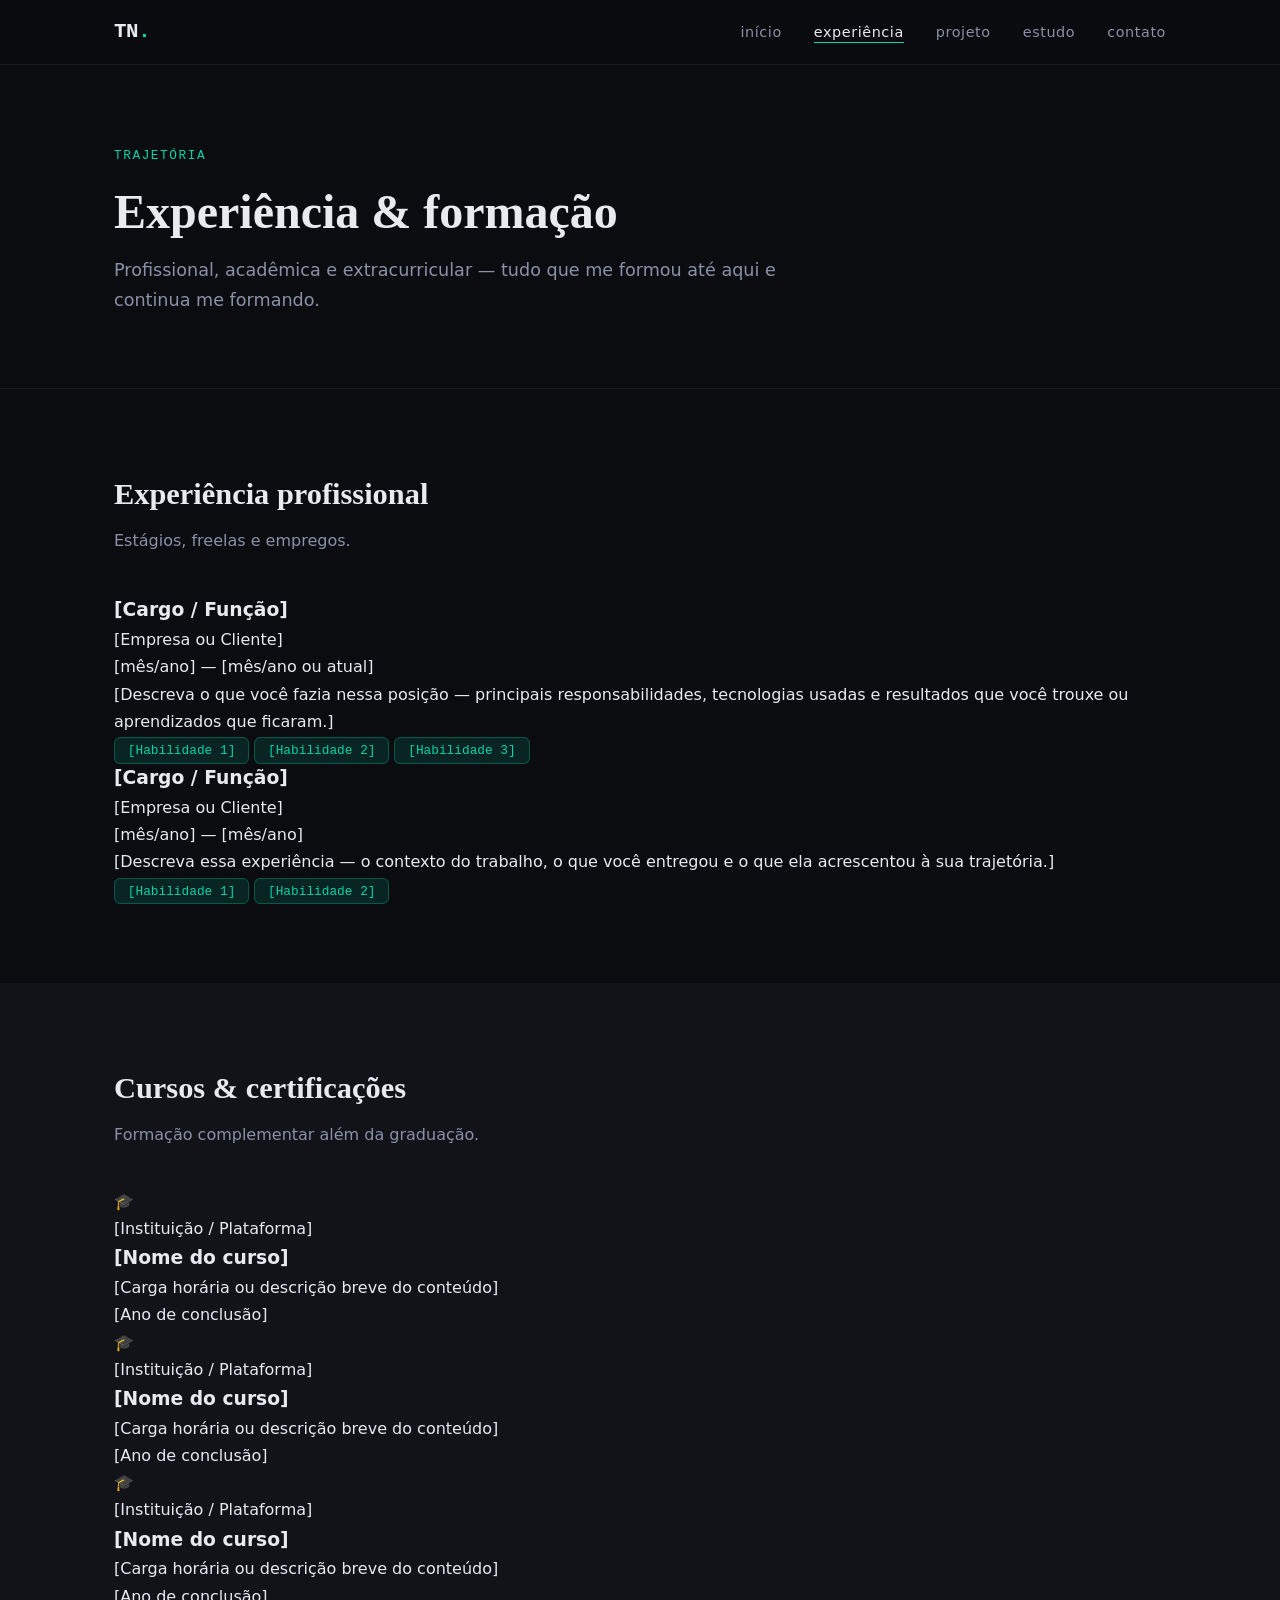
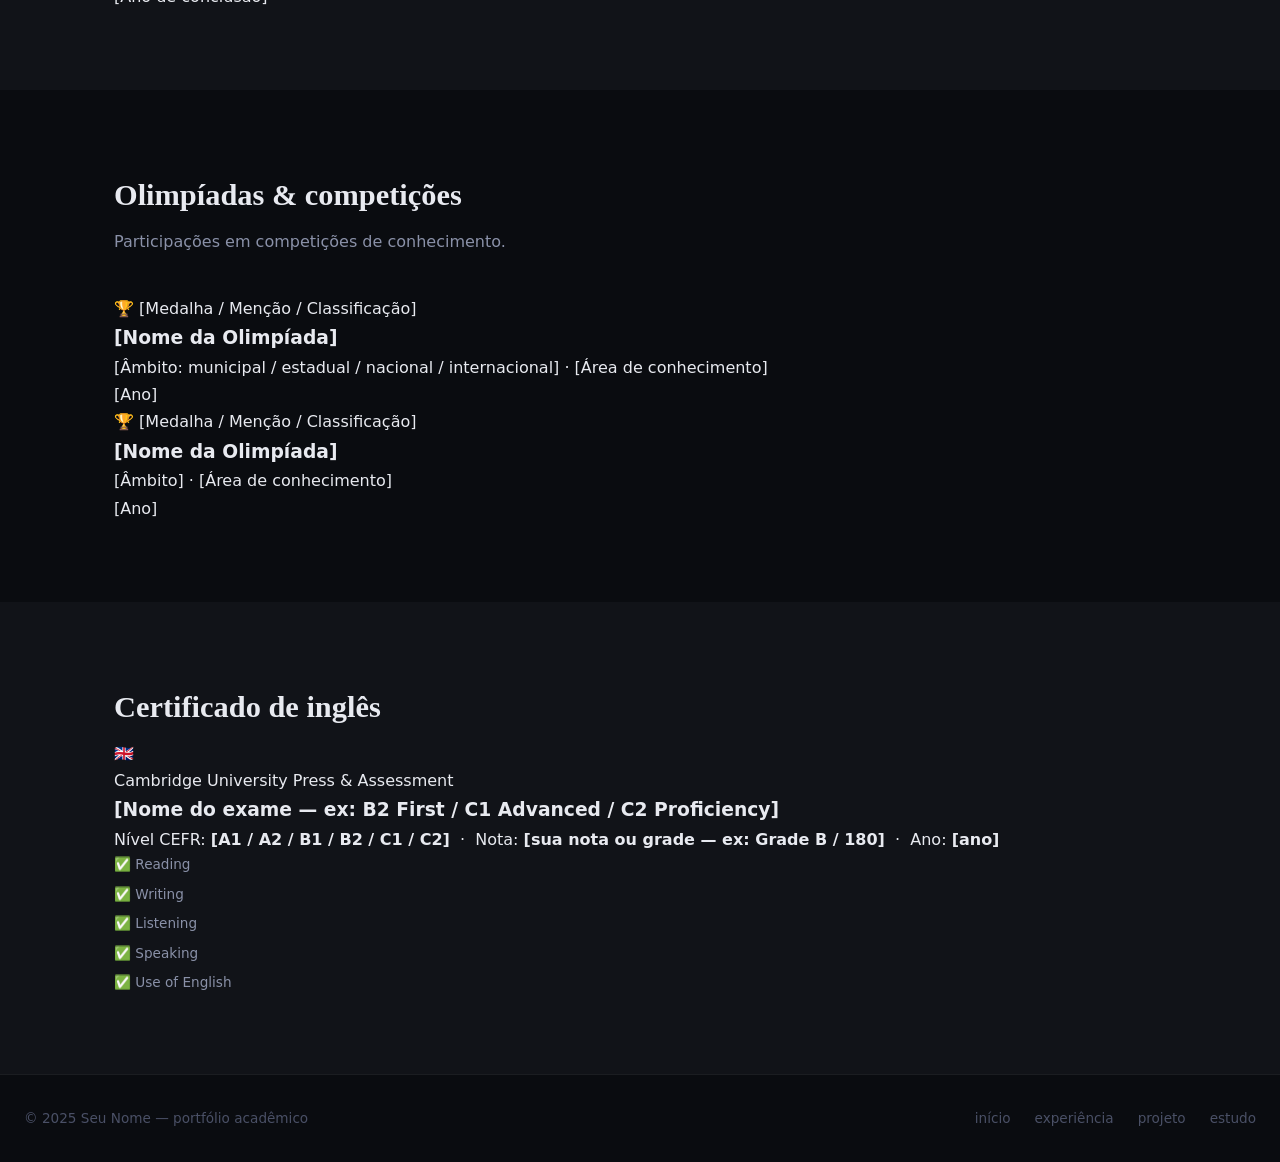
==== experiencia.html @ 2bc2b7d6 "Experiência" ====
<!DOCTYPE html>
<html lang="pt-BR">
<head>
  <meta charset="UTF-8" />
  <meta name="viewport" content="width=device-width, initial-scale=1.0" />
  <title>Experiência — Portfólio</title>
  <link rel="stylesheet" href="style.css" />
</head>
<body>

  <header class="site-header">
    <nav class="nav-container">
      <a href="index.html" class="nav-logo">TN<span class="accent">.</span></a>
      <ul class="nav-links">
        <li><a href="index.html" class="nav-link">início</a></li>
        <li><a href="experiencia.html" class="nav-link active">experiência</a></li>
        <li><a href="projeto.html" class="nav-link">projeto</a></li>
        <li><a href="links.html" class="nav-link">estudo</a></li>
        <li><a href="index.html#contato" class="nav-link">contato</a></li>
      </ul>
      <button class="menu-toggle" id="menuToggle" aria-label="Abrir menu">&#9776;</button>
    </nav>
  </header>

  <main>

    <section class="page-hero">
      <div class="section-inner">
        <p class="hero-eyebrow">Trajetória</p>
        <h1 class="page-title">Experiência &amp; formação</h1>
        <p class="page-lead">
          Profissional, acadêmica e extracurricular — tudo que me formou
          até aqui e continua me formando.
        </p>
      </div>
    </section>

    <!-- EXPERIÊNCIA PROFISSIONAL -->
    <section class="section">
      <div class="section-inner">
        <h2 class="section-title">Experiência profissional</h2>
        <p class="section-sub">Estágios, freelas e empregos.</p>

        <div class="timeline">

          <article class="timeline-item">
            <div class="timeline-marker"></div>
            <div class="timeline-body">
              <div class="timeline-header">
                <div>
                  <h3 class="timeline-role">[Cargo / Função]</h3>
                  <span class="timeline-org">[Empresa ou Cliente]</span>
                </div>
                <span class="timeline-period">[mês/ano] — [mês/ano ou atual]</span>
              </div>
              <p class="timeline-desc">
                [Descreva o que você fazia nessa posição — principais responsabilidades,
                tecnologias usadas e resultados que você trouxe ou aprendizados que ficaram.]
              </p>
              <div class="timeline-tags">
                <span class="tag">[Habilidade 1]</span>
                <span class="tag">[Habilidade 2]</span>
                <span class="tag">[Habilidade 3]</span>
              </div>
            </div>
          </article>

          <article class="timeline-item">
            <div class="timeline-marker"></div>
            <div class="timeline-body">
              <div class="timeline-header">
                <div>
                  <h3 class="timeline-role">[Cargo / Função]</h3>
                  <span class="timeline-org">[Empresa ou Cliente]</span>
                </div>
                <span class="timeline-period">[mês/ano] — [mês/ano]</span>
              </div>
              <p class="timeline-desc">
                [Descreva essa experiência — o contexto do trabalho, o que você entregou
                e o que ela acrescentou à sua trajetória.]
              </p>
              <div class="timeline-tags">
                <span class="tag">[Habilidade 1]</span>
                <span class="tag">[Habilidade 2]</span>
              </div>
            </div>
          </article>

        </div>
      </div>
    </section>

    <!-- CURSOS & CERTIFICAÇÕES -->
    <section class="section section-alt">
      <div class="section-inner">
        <h2 class="section-title">Cursos &amp; certificações</h2>
        <p class="section-sub">Formação complementar além da graduação.</p>

        <div class="cards-grid">

          <article class="cert-card">
            <div class="cert-icon">&#127891;</div>
            <div class="cert-body">
              <span class="cert-issuer">[Instituição / Plataforma]</span>
              <h3 class="cert-name">[Nome do curso]</h3>
              <p class="cert-detail">[Carga horária ou descrição breve do conteúdo]</p>
              <span class="cert-year">[Ano de conclusão]</span>
            </div>
          </article>

          <article class="cert-card">
            <div class="cert-icon">&#127891;</div>
            <div class="cert-body">
              <span class="cert-issuer">[Instituição / Plataforma]</span>
              <h3 class="cert-name">[Nome do curso]</h3>
              <p class="cert-detail">[Carga horária ou descrição breve do conteúdo]</p>
              <span class="cert-year">[Ano de conclusão]</span>
            </div>
          </article>

          <article class="cert-card">
            <div class="cert-icon">&#127891;</div>
            <div class="cert-body">
              <span class="cert-issuer">[Instituição / Plataforma]</span>
              <h3 class="cert-name">[Nome do curso]</h3>
              <p class="cert-detail">[Carga horária ou descrição breve do conteúdo]</p>
              <span class="cert-year">[Ano de conclusão]</span>
            </div>
          </article>

        </div>
      </div>
    </section>

    <!-- OLIMPÍADAS & COMPETIÇÕES -->
    <section class="section">
      <div class="section-inner">
        <h2 class="section-title">Olimpíadas &amp; competições</h2>
        <p class="section-sub">Participações em competições de conhecimento.</p>

        <div class="cards-grid">

          <article class="award-card">
            <div class="award-badge">
              <span class="award-medal">&#127942;</span>
              <span class="award-result">[Medalha / Menção / Classificação]</span>
            </div>
            <div class="award-body">
              <h3 class="award-name">[Nome da Olimpíada]</h3>
              <p class="award-detail">[Âmbito: municipal / estadual / nacional / internacional] · [Área de conhecimento]</p>
              <span class="award-year">[Ano]</span>
            </div>
          </article>

          <article class="award-card">
            <div class="award-badge">
              <span class="award-medal">&#127942;</span>
              <span class="award-result">[Medalha / Menção / Classificação]</span>
            </div>
            <div class="award-body">
              <h3 class="award-name">[Nome da Olimpíada]</h3>
              <p class="award-detail">[Âmbito] · [Área de conhecimento]</p>
              <span class="award-year">[Ano]</span>
            </div>
          </article>

        </div>
      </div>
    </section>

    <!-- CAMBRIDGE -->
    <section class="section section-alt">
      <div class="section-inner">
        <h2 class="section-title">Certificado de inglês</h2>

        <div class="cambridge-card">
          <div class="cambridge-left">
            <div class="cambridge-logo">&#127468;&#127463;</div>
            <div>
              <span class="cert-issuer">Cambridge University Press &amp; Assessment</span>
              <h3 class="cambridge-cert">[Nome do exame — ex: B2 First / C1 Advanced / C2 Proficiency]</h3>
              <p class="cambridge-detail">
                Nível CEFR: <strong>[A1 / A2 / B1 / B2 / C1 / C2]</strong> &nbsp;·&nbsp;
                Nota: <strong>[sua nota ou grade — ex: Grade B / 180]</strong> &nbsp;·&nbsp;
                Ano: <strong>[ano]</strong>
              </p>
            </div>
          </div>
          <div class="cambridge-right">
            <ul class="checklist">
              <li>&#9989; Reading</li>
              <li>&#9989; Writing</li>
              <li>&#9989; Listening</li>
              <li>&#9989; Speaking</li>
              <li>&#9989; Use of English</li>
            </ul>
          </div>
        </div>

      </div>
    </section>

  </main>

  <footer class="site-footer">
    <p>&copy; 2025 Seu Nome &mdash; portfólio acadêmico</p>
    <nav aria-label="Rodapé">
      <a href="index.html">início</a>
      <a href="experiencia.html">experiência</a>
      <a href="projeto.html">projeto</a>
      <a href="links.html">estudo</a>
    </nav>
  </footer>

  <script src="main.js"></script>
</body>
</html>
---- style.css ----
:root {
  --bg-base: #0a0c10;
  --bg-surface: #111318;
  --bg-card: #161b24;
  --bg-card-hover: #1d2330;
  --accent: #00d4a8;
  --accent-dim: rgba(0, 212, 168, 0.12);
  --accent-hover: #00ebb9;
  --text-primary: #e8eaf0;
  --text-secondary: #8a91a8;
  --text-muted: #4a5066;
  --border: rgba(255,255,255,0.07);
  --border-accent: rgba(0,212,168,0.3);
  --radius-sm: 6px;
  --radius-md: 10px;
  --radius-lg: 16px;
  --font-display: 'Georgia', serif;
  --font-body: system-ui, -apple-system, 'Segoe UI', sans-serif;
  --font-mono: 'Courier New', monospace;
  --transition: 0.2s ease;
}

*, *::before, *::after { box-sizing: border-box; margin: 0; padding: 0; }

html { scroll-behavior: smooth; }

body {
  background-color: var(--bg-base);
  color: var(--text-primary);
  font-family: var(--font-body);
  font-size: 1rem;
  line-height: 1.7;
  min-height: 100vh;
}

a { color: var(--accent); text-decoration: none; transition: color var(--transition); }
a:hover { color: var(--accent-hover); }

img, canvas { max-width: 100%; }

ul { list-style: none; }

.site-header {
  position: sticky;
  top: 0;
  z-index: 100;
  background: rgba(10,12,16,0.85);
  backdrop-filter: blur(12px);
  border-bottom: 1px solid var(--border);
}

.nav-container {
  max-width: 1100px;
  margin: 0 auto;
  padding: 0 1.5rem;
  height: 64px;
  display: flex;
  align-items: center;
  justify-content: space-between;
}

.nav-logo {
  font-family: var(--font-mono);
  font-size: 1.3rem;
  font-weight: 700;
  color: var(--text-primary);
  letter-spacing: -0.02em;
}

.nav-links {
  display: flex;
  gap: 2rem;
}

.nav-link {
  color: var(--text-secondary);
  font-size: 0.9rem;
  letter-spacing: 0.04em;
  padding-bottom: 2px;
  border-bottom: 1px solid transparent;
  transition: color var(--transition), border-color var(--transition);
}

.nav-link:hover,
.nav-link.active {
  color: var(--text-primary);
  border-bottom-color: var(--accent);
}

.accent { color: var(--accent); }

.menu-toggle {
  display: none;
  background: none;
  border: none;
  color: var(--text-primary);
  font-size: 1.4rem;
  cursor: pointer;
}

.hero {
  max-width: 1100px;
  margin: 0 auto;
  padding: 6rem 1.5rem 4rem;
  display: grid;
  grid-template-columns: 1fr 1fr;
  gap: 4rem;
  align-items: center;
}

.hero-eyebrow {
  font-family: var(--font-mono);
  font-size: 0.8rem;
  color: var(--accent);
  letter-spacing: 0.12em;
  text-transform: uppercase;
  margin-bottom: 1rem;
}

.hero-title {
  font-family: var(--font-display);
  font-size: clamp(2.5rem, 5vw, 4rem);
  font-weight: 700;
  line-height: 1.1;
  margin-bottom: 0.5rem;
}

.hero-subtitle {
  font-size: 1.2rem;
  color: var(--accent);
  margin-bottom: 1rem;
}

.hero-desc {
  color: var(--text-secondary);
  font-size: 1rem;
  max-width: 480px;
  margin-bottom: 2rem;
}

.hero-cta {
  display: flex;
  gap: 1rem;
  flex-wrap: wrap;
}

.hero-chart {
  background: var(--bg-card);
  border: 1px solid var(--border);
  border-radius: var(--radius-lg);
  padding: 1.5rem;
  height: 280px;
  display: flex;
  align-items: center;
  justify-content: center;
}

.hero-chart canvas { width: 100% !important; }

.btn {
  display: inline-block;
  padding: 0.65rem 1.5rem;
  border-radius: var(--radius-sm);
  font-size: 0.9rem;
  font-weight: 500;
  cursor: pointer;
  transition: all var(--transition);
  border: 1px solid transparent;
}

.btn-primary {
  background: var(--accent);
  color: #0a0c10;
  border-color: var(--accent);
}

.btn-primary:hover {
  background: var(--accent-hover);
  color: #0a0c10;
  transform: translateY(-1px);
}

.btn-ghost {
  background: transparent;
  color: var(--text-secondary);
  border-color: var(--border);
}

.btn-ghost:hover {
  color: var(--text-primary);
  border-color: var(--accent);
}

.stats-strip {
  display: flex;
  justify-content: center;
  gap: 0;
  border-top: 1px solid var(--border);
  border-bottom: 1px solid var(--border);
  background: var(--bg-surface);
  padding: 2rem 1.5rem;
  flex-wrap: wrap;
}

.stat-item {
  display: flex;
  flex-direction: column;
  align-items: center;
  padding: 0 3rem;
  border-right: 1px solid var(--border);
}

.stat-item:last-child { border-right: none; }

.stat-number {
  font-family: var(--font-mono);
  font-size: 2.2rem;
  font-weight: 700;
  color: var(--accent);
  line-height: 1;
}

.stat-label {
  font-size: 0.78rem;
  color: var(--text-muted);
  text-transform: uppercase;
  letter-spacing: 0.06em;
  margin-top: 0.3rem;
  text-align: center;
}

.section { padding: 5rem 0; }
.section-alt { background: var(--bg-surface); }

.section-inner {
  max-width: 1100px;
  margin: 0 auto;
  padding: 0 1.5rem;
}

.section-title {
  font-family: var(--font-display);
  font-size: 1.9rem;
  font-weight: 700;
  margin-bottom: 0.4rem;
  color: var(--text-primary);
}

.section-sub {
  color: var(--text-secondary);
  margin-bottom: 2.5rem;
}

.interests-grid {
  display: grid;
  grid-template-columns: repeat(auto-fit, minmax(220px, 1fr));
  gap: 1.5rem;
}

.interest-card {
  background: var(--bg-card);
  border: 1px solid var(--border);
  border-radius: var(--radius-lg);
  padding: 1.75rem 1.5rem;
  transition: border-color var(--transition), background var(--transition), transform var(--transition);
}

.interest-card:hover {
  border-color: var(--border-accent);
  background: var(--bg-card-hover);
  transform: translateY(-3px);
}

.interest-icon {
  font-size: 1.8rem;
  margin-bottom: 0.75rem;
}

.interest-card h3 {
  font-size: 1rem;
  font-weight: 600;
  margin-bottom: 0.5rem;
  color: var(--text-primary);
}

.interest-card p {
  font-size: 0.88rem;
  color: var(--text-secondary);
  line-height: 1.6;
}

.skills-list { display: flex; flex-direction: column; gap: 1.25rem; }

.skill-row {
  display: grid;
  grid-template-columns: 220px 1fr 40px;
  align-items: center;
  gap: 1rem;
}

.skill-name { font-size: 0.9rem; color: var(--text-secondary); }

.skill-bar-wrap {
  height: 6px;
  background: var(--bg-card);
  border-radius: 3px;
  overflow: hidden;
}

.skill-bar {
  height: 100%;
  width: 0;
  background: linear-gradient(90deg, var(--accent), #00a8ff);
  border-radius: 3px;
  transition: width 1.2s cubic-bezier(0.4, 0, 0.2, 1);
}

.skill-pct {
  font-family: var(--font-mono);
  font-size: 0.75rem;
  color: var(--accent);
  text-align: right;
  white-space: nowrap;
}

.inspiration-grid {
  display: grid;
  grid-template-columns: 1fr 1.6fr;
  gap: 2.5rem;
  align-items: start;
}

.inspo-card {
  background: var(--bg-card);
  border: 1px solid var(--border);
  border-left: 3px solid var(--accent);
  border-radius: var(--radius-md);
  padding: 2rem;
}

.inspo-card p {
  font-family: var(--font-display);
  font-size: 1.1rem;
  line-height: 1.6;
  color: var(--text-primary);
  margin-bottom: 1rem;
}

.inspo-card cite {
  font-style: normal;
  font-size: 0.85rem;
  color: var(--accent);
}

.inspo-text p {
  color: var(--text-secondary);
  margin-bottom: 1rem;
}

.page-hero {
  padding: 5rem 0 3rem;
  border-bottom: 1px solid var(--border);
}

.page-title {
  font-family: var(--font-display);
  font-size: clamp(1.8rem, 4vw, 3rem);
  font-weight: 700;
  line-height: 1.2;
  margin-bottom: 1rem;
  color: var(--text-primary);
}

.page-lead {
  color: var(--text-secondary);
  font-size: 1.1rem;
  max-width: 680px;
  margin-bottom: 1.5rem;
}


.project-tags { display: flex; flex-wrap: wrap; gap: 0.5rem; }

.tag {
  background: var(--accent-dim);
  color: var(--accent);
  border: 1px solid var(--border-accent);
  border-radius: var(--radius-sm);
  padding: 0.3rem 0.8rem;
  font-size: 0.8rem;
  font-family: var(--font-mono);
}


.metrics-grid {
  display: grid;
  grid-template-columns: repeat(auto-fit, minmax(140px, 1fr));
  gap: 1rem;
}

.metric-card {
  background: var(--bg-card);
  border: 1px solid var(--border);
  border-radius: var(--radius-md);
  padding: 1.5rem;
  text-align: center;
  transition: border-color var(--transition);
}

.metric-card:hover { border-color: var(--border-accent); }

.metric-val {
  display: block;
  font-family: var(--font-mono);
  font-size: 2rem;
  font-weight: 700;
  color: var(--accent);
}

.metric-label {
  display: block;
  font-size: 0.8rem;
  color: var(--text-muted);
  margin-top: 0.25rem;
  text-transform: uppercase;
  letter-spacing: 0.06em;
}

.project-layout {
  display: grid;
  grid-template-columns: 1fr 300px;
  gap: 3rem;
  align-items: start;
}

.project-body h2 {
  font-size: 1.4rem;
  margin-bottom: 0.75rem;
  color: var(--text-primary);
}

.project-body h3 {
  font-size: 1.1rem;
  margin: 1.75rem 0 0.5rem;
  color: var(--accent);
}

.project-body p { color: var(--text-secondary); margin-bottom: 0.75rem; }

.project-steps {
  list-style: decimal;
  padding-left: 1.2rem;
  color: var(--text-secondary);
}

.project-steps li { margin-bottom: 0.75rem; }
.project-steps strong { color: var(--text-primary); }

.sidebar-card {
  background: var(--bg-card);
  border: 1px solid var(--border);
  border-radius: var(--radius-md);
  padding: 1.25rem;
  margin-bottom: 1rem;
}

.sidebar-card h4 {
  font-size: 0.85rem;
  text-transform: uppercase;
  letter-spacing: 0.08em;
  color: var(--text-muted);
  margin-bottom: 1rem;
}

.sidebar-card dl { display: grid; grid-template-columns: auto 1fr; gap: 0.4rem 1rem; font-size: 0.88rem; }
.sidebar-card dt { color: var(--text-muted); }
.sidebar-card dd { color: var(--text-primary); }

.sidebar-links { display: flex; flex-direction: column; gap: 0.5rem; }

.checklist {
  list-style: none;
  display: flex;
  flex-direction: column;
  gap: 0.4rem;
  font-size: 0.85rem;
  color: var(--text-secondary);
}

.btn-link {
  display: block;
  padding: 0.55rem 0.75rem;
  background: var(--bg-base);
  border: 1px solid var(--border);
  border-radius: var(--radius-sm);
  font-size: 0.85rem;
  color: var(--text-secondary);
  transition: all var(--transition);
}

.btn-link:hover {
  color: var(--accent);
  border-color: var(--border-accent);
}


.pipeline {
  display: flex;
  align-items: center;
  justify-content: center;
  flex-wrap: wrap;
  gap: 0.5rem;
}

.pipe-step {
  display: flex;
  flex-direction: column;
  align-items: center;
  background: var(--bg-card);
  border: 1px solid var(--border);
  border-radius: var(--radius-md);
  padding: 1rem 1.25rem;
  min-width: 110px;
  font-size: 0.82rem;
  color: var(--text-secondary);
  text-align: center;
  transition: border-color var(--transition);
}

.pipe-step:hover { border-color: var(--border-accent); color: var(--accent); }

.pipe-icon { font-size: 1.5rem; margin-bottom: 0.4rem; }

.pipe-arrow {
  color: var(--text-muted);
  font-size: 1.2rem;
}


.filter-bar {
  display: flex;
  flex-wrap: wrap;
  gap: 0.5rem;
}

.filter-btn {
  background: transparent;
  border: 1px solid var(--border);
  border-radius: var(--radius-sm);
  color: var(--text-secondary);
  font-size: 0.82rem;
  padding: 0.4rem 1rem;
  cursor: pointer;
  transition: all var(--transition);
  font-family: var(--font-body);
}

.filter-btn:hover { color: var(--text-primary); border-color: var(--accent); }

.filter-btn.active {
  background: var(--accent-dim);
  border-color: var(--border-accent);
  color: var(--accent);
}

.links-grid {
  display: grid;
  grid-template-columns: repeat(auto-fill, minmax(300px, 1fr));
  gap: 1.25rem;
}

.link-card {
  background: var(--bg-card);
  border: 1px solid var(--border);
  border-radius: var(--radius-md);
  padding: 1.4rem;
  transition: border-color var(--transition), transform var(--transition);
}

.link-card:hover {
  border-color: var(--border-accent);
  transform: translateY(-2px);
}

.link-card.hidden { display: none; }

.link-cat-badge {
  display: inline-block;
  font-size: 0.72rem;
  font-family: var(--font-mono);
  text-transform: uppercase;
  letter-spacing: 0.08em;
  padding: 0.2rem 0.6rem;
  border-radius: var(--radius-sm);
  margin-bottom: 0.75rem;
}

.link-cat-badge.ml     { background: rgba(0,168,255,0.12); color: #00a8ff; }
.link-cat-badge.fintech{ background: var(--accent-dim); color: var(--accent); }
.link-cat-badge.python { background: rgba(255,212,0,0.1); color: #ffd400; }
.link-cat-badge.stats  { background: rgba(168,100,255,0.12); color: #a864ff; }
.link-cat-badge.prog    { background: rgba(0,168,255,0.12); color: #00a8ff; }
.link-cat-badge.negocios{ background: var(--accent-dim); color: var(--accent); }
.link-cat-badge.tech    { background: rgba(255,140,0,0.12); color: #ff8c00; }
.link-cat-badge.carreira{ background: rgba(168,100,255,0.12); color: #a864ff; }

.link-card h3 { font-size: 0.95rem; margin-bottom: 0.5rem; }
.link-card h3 a { color: var(--text-primary); }
.link-card h3 a:hover { color: var(--accent); }
.link-card p { font-size: 0.85rem; color: var(--text-secondary); margin-bottom: 0.75rem; }

.link-source {
  font-size: 0.75rem;
  font-family: var(--font-mono);
  color: var(--text-muted);
}

.links-count {
  margin-top: 2rem;
  font-size: 0.85rem;
  color: var(--text-muted);
  text-align: center;
}

.links-count strong { color: var(--accent); }


.contact-grid {
  display: grid;
  grid-template-columns: repeat(auto-fit, minmax(240px, 1fr));
  gap: 1rem;
}

.contact-card {
  display: flex;
  align-items: center;
  gap: 1rem;
  background: var(--bg-card);
  border: 1px solid var(--border);
  border-radius: var(--radius-md);
  padding: 1.25rem 1.5rem;
  color: var(--text-primary);
  transition: border-color var(--transition), transform var(--transition), background var(--transition);
}

.contact-card:hover {
  border-color: var(--border-accent);
  background: var(--bg-card-hover);
  transform: translateY(-2px);
  color: var(--text-primary);
}

.contact-icon {
  font-size: 1.6rem;
  flex-shrink: 0;
}

.contact-info {
  display: flex;
  flex-direction: column;
  gap: 0.15rem;
  overflow: hidden;
}

.contact-label {
  font-size: 0.72rem;
  text-transform: uppercase;
  letter-spacing: 0.08em;
  color: var(--text-muted);
  font-family: var(--font-mono);
}

.contact-value {
  font-size: 0.9rem;
  color: var(--accent);
  white-space: nowrap;
  overflow: hidden;
  text-overflow: ellipsis;
}


.site-footer {
  border-top: 1px solid var(--border);
  padding: 2rem 1.5rem;
  display: flex;
  align-items: center;
  justify-content: space-between;
  flex-wrap: wrap;
  gap: 1rem;
  font-size: 0.85rem;
  color: var(--text-muted);
}

.site-footer nav { display: flex; gap: 1.5rem; }
.site-footer nav a { color: var(--text-muted); }
.site-footer nav a:hover { color: var(--accent); }


@media (max-width: 768px) {
  .nav-links { display: none; }
  .nav-links.open {
    display: flex;
    flex-direction: column;
    position: absolute;
    top: 64px;
    left: 0;
    right: 0;
    background: var(--bg-surface);
    border-bottom: 1px solid var(--border);
    padding: 1rem 1.5rem;
    gap: 1rem;
    z-index: 99;
  }
  .menu-toggle { display: block; }

  .hero {
    grid-template-columns: 1fr;
    padding-top: 3rem;
    gap: 2rem;
  }
  .hero-chart { height: 200px; }

  .stats-strip { gap: 1rem; }
  .stat-item { border-right: none; padding: 0.75rem 1.5rem; }

  .inspiration-grid { grid-template-columns: 1fr; }

  .project-layout { grid-template-columns: 1fr; }

  .skill-row { grid-template-columns: 1fr 1fr 40px; }
  .skill-name { grid-column: 1 / -1; }

  .pipeline { flex-direction: column; align-items: stretch; }
  .pipe-arrow { transform: rotate(90deg); text-align: center; }
  .pipe-step { flex-direction: row; gap: 0.75rem; }
}
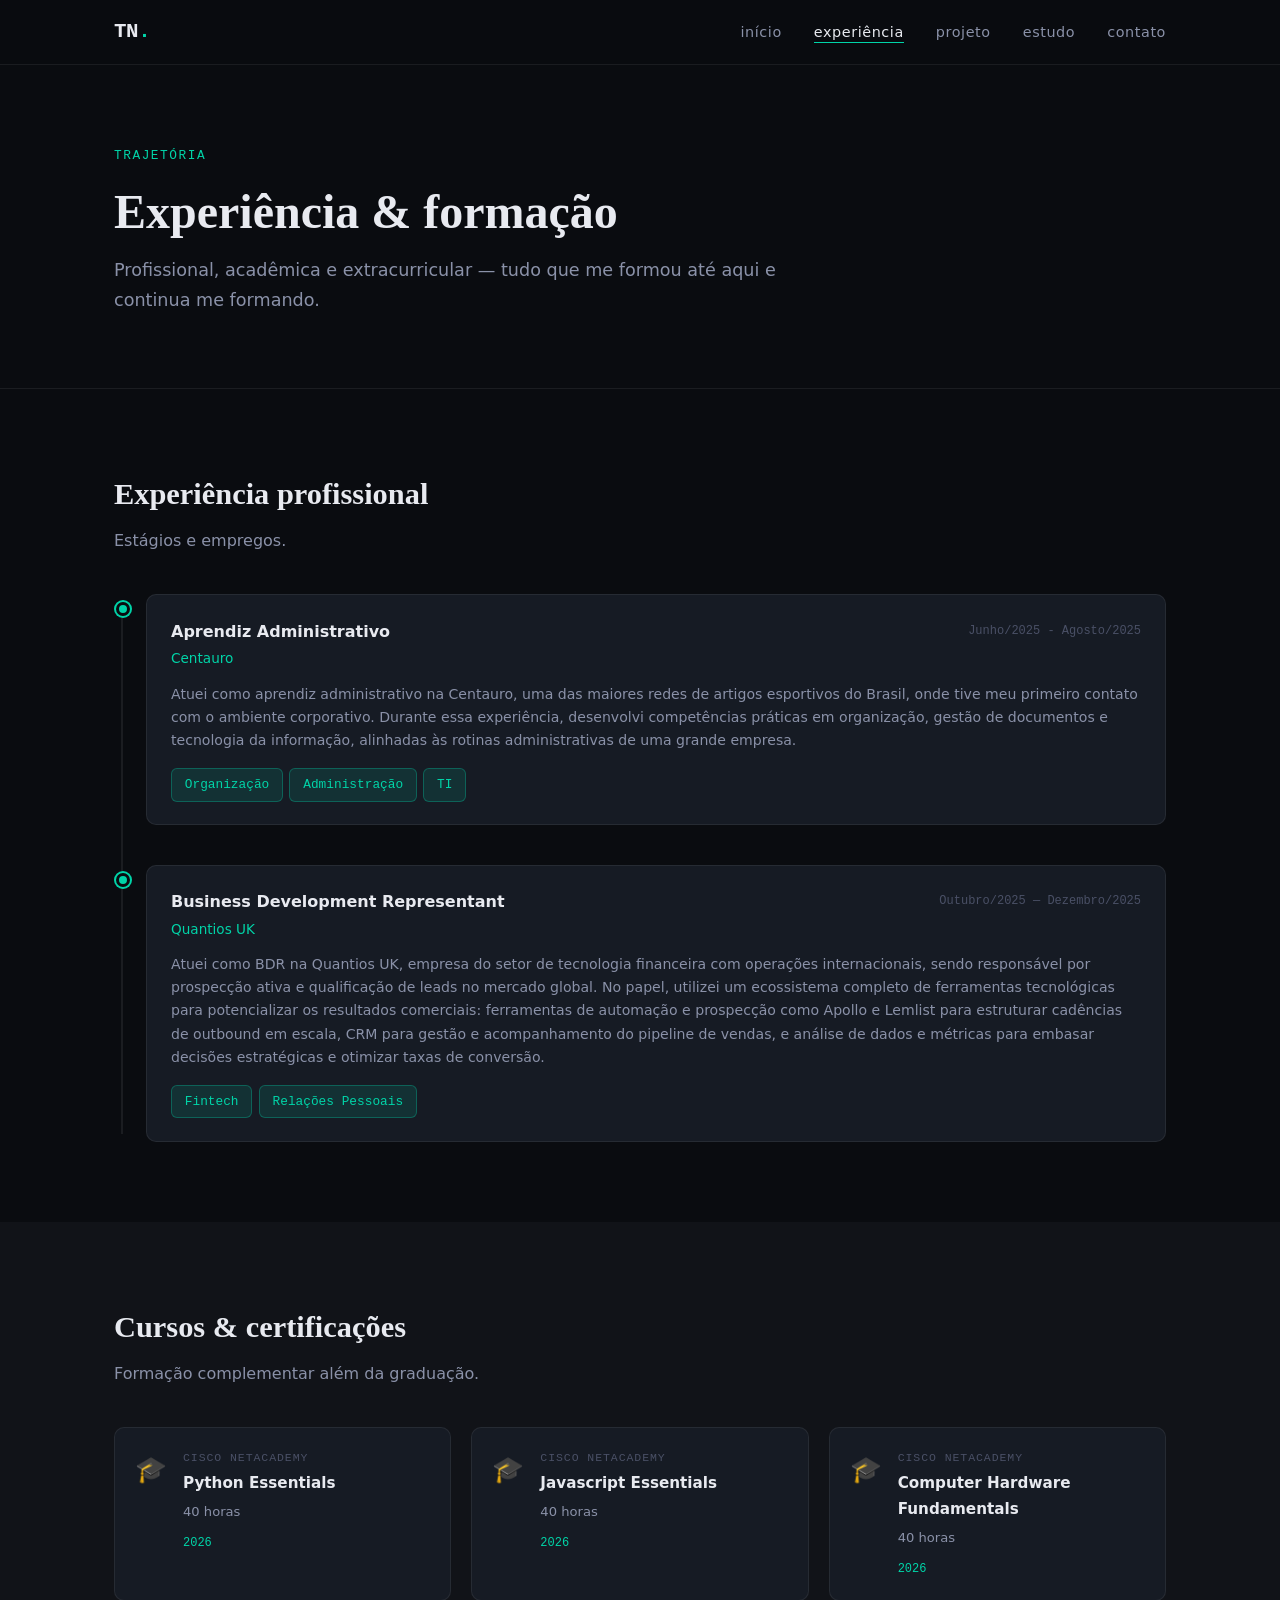
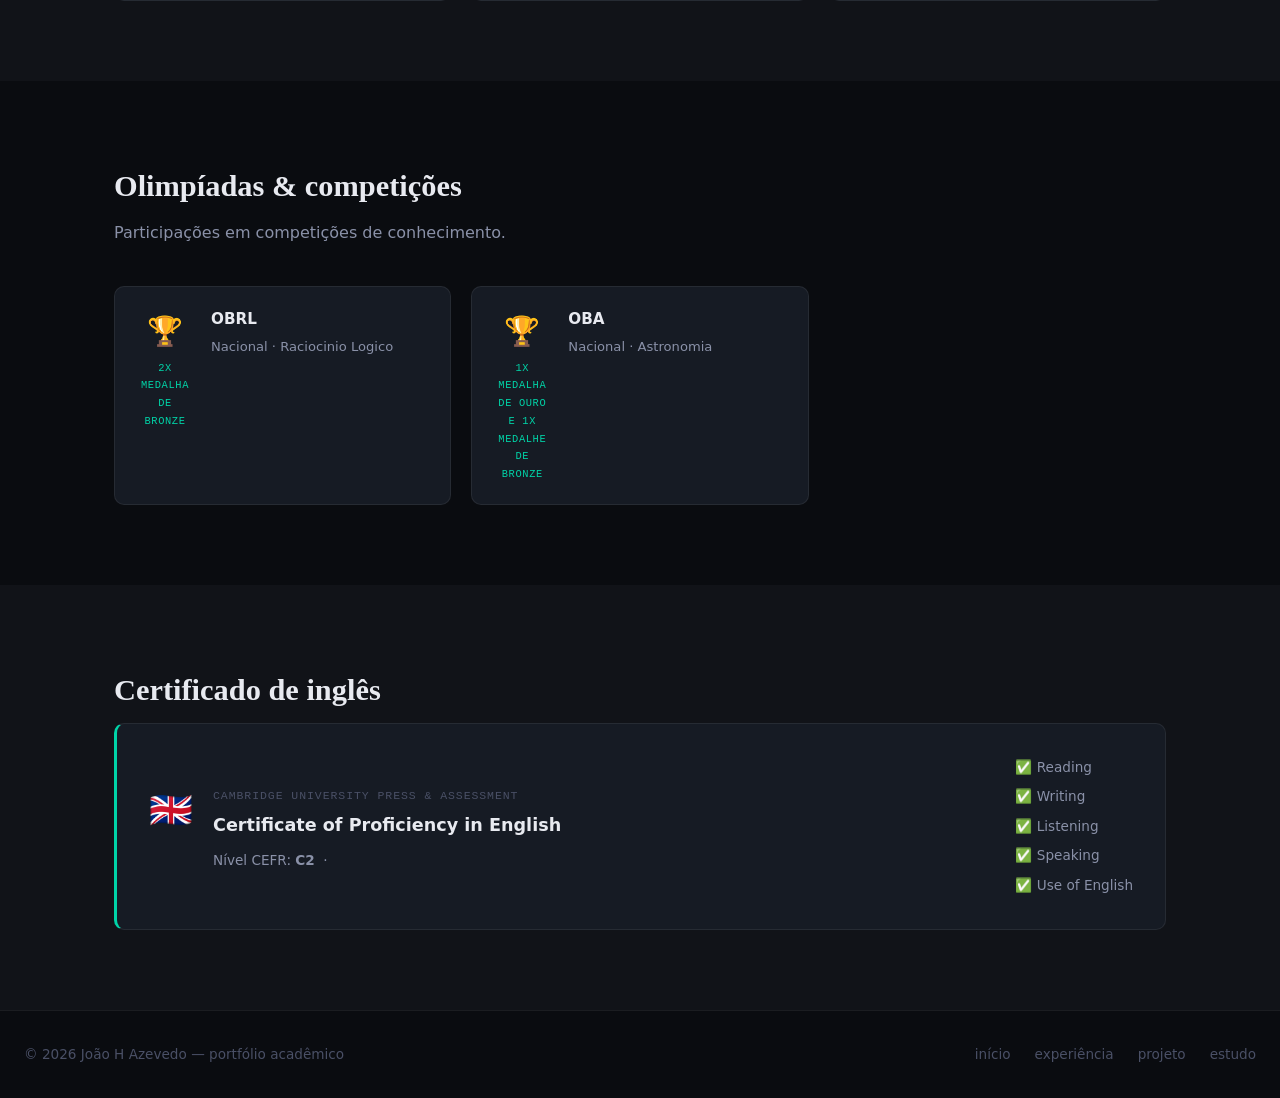
==== commit 071de000: "Toques finais" ====
--- a/experiencia.html
+++ b/experiencia.html
@@ -35,11 +35,10 @@
       </div>
     </section>
 
-    <!-- EXPERIÊNCIA PROFISSIONAL -->
     <section class="section">
       <div class="section-inner">
         <h2 class="section-title">Experiência profissional</h2>
-        <p class="section-sub">Estágios, freelas e empregos.</p>
+        <p class="section-sub">Estágios e empregos.</p>
 
         <div class="timeline">
 
@@ -48,19 +47,18 @@
             <div class="timeline-body">
               <div class="timeline-header">
                 <div>
-                  <h3 class="timeline-role">[Cargo / Função]</h3>
-                  <span class="timeline-org">[Empresa ou Cliente]</span>
+                  <h3 class="timeline-role">Aprendiz Administrativo</h3>
+                  <span class="timeline-org">Centauro</span>
                 </div>
-                <span class="timeline-period">[mês/ano] — [mês/ano ou atual]</span>
+                <span class="timeline-period">Junho/2025 - Agosto/2025</span>
               </div>
               <p class="timeline-desc">
-                [Descreva o que você fazia nessa posição — principais responsabilidades,
-                tecnologias usadas e resultados que você trouxe ou aprendizados que ficaram.]
+                Atuei como aprendiz administrativo na Centauro, uma das maiores redes de artigos esportivos do Brasil, onde tive meu primeiro contato com o ambiente corporativo. Durante essa experiência, desenvolvi competências práticas em organização, gestão de documentos e tecnologia da informação, alinhadas às rotinas administrativas de uma grande empresa.
               </p>
               <div class="timeline-tags">
-                <span class="tag">[Habilidade 1]</span>
-                <span class="tag">[Habilidade 2]</span>
-                <span class="tag">[Habilidade 3]</span>
+                <span class="tag">Organização</span>
+                <span class="tag">Administração</span>
+                <span class="tag">TI</span>
               </div>
             </div>
           </article>
@@ -70,27 +68,25 @@
             <div class="timeline-body">
               <div class="timeline-header">
                 <div>
-                  <h3 class="timeline-role">[Cargo / Função]</h3>
-                  <span class="timeline-org">[Empresa ou Cliente]</span>
+                  <h3 class="timeline-role">Business Development Representant</h3>
+                  <span class="timeline-org">Quantios UK</span>
                 </div>
-                <span class="timeline-period">[mês/ano] — [mês/ano]</span>
+                <span class="timeline-period">Outubro/2025 — Dezembro/2025</span>
               </div>
               <p class="timeline-desc">
-                [Descreva essa experiência — o contexto do trabalho, o que você entregou
-                e o que ela acrescentou à sua trajetória.]
+                Atuei como BDR na Quantios UK, empresa do setor de tecnologia financeira com operações internacionais, sendo responsável por prospecção ativa e qualificação de leads no mercado global. No papel, utilizei um ecossistema completo de ferramentas tecnológicas para potencializar os resultados comerciais: ferramentas de automação e prospecção como Apollo e Lemlist para estruturar cadências de outbound em escala, CRM para gestão e acompanhamento do pipeline de vendas, e análise de dados e métricas para embasar decisões estratégicas e otimizar taxas de conversão.
               </p>
               <div class="timeline-tags">
-                <span class="tag">[Habilidade 1]</span>
-                <span class="tag">[Habilidade 2]</span>
-              </div>
-            </div>
-          </article>
-
-        </div>
-      </div>
-    </section>
-
-    <!-- CURSOS & CERTIFICAÇÕES -->
+                <span class="tag">Fintech</span>
+                <span class="tag">Relações Pessoais</span>
+              </div>
+            </div>
+          </article>
+
+        </div>
+      </div>
+    </section>
+
     <section class="section section-alt">
       <div class="section-inner">
         <h2 class="section-title">Cursos &amp; certificações</h2>
@@ -101,38 +97,37 @@
           <article class="cert-card">
             <div class="cert-icon">&#127891;</div>
             <div class="cert-body">
-              <span class="cert-issuer">[Instituição / Plataforma]</span>
-              <h3 class="cert-name">[Nome do curso]</h3>
-              <p class="cert-detail">[Carga horária ou descrição breve do conteúdo]</p>
-              <span class="cert-year">[Ano de conclusão]</span>
+              <span class="cert-issuer">Cisco NetAcademy</span>
+              <h3 class="cert-name">Python Essentials</h3>
+              <p class="cert-detail">40 horas</p>
+              <span class="cert-year">2026</span>
             </div>
           </article>
 
           <article class="cert-card">
             <div class="cert-icon">&#127891;</div>
             <div class="cert-body">
-              <span class="cert-issuer">[Instituição / Plataforma]</span>
-              <h3 class="cert-name">[Nome do curso]</h3>
-              <p class="cert-detail">[Carga horária ou descrição breve do conteúdo]</p>
-              <span class="cert-year">[Ano de conclusão]</span>
+              <span class="cert-issuer">Cisco NetAcademy</span>
+              <h3 class="cert-name">Javascript Essentials</h3>
+              <p class="cert-detail">40 horas</p>
+              <span class="cert-year">2026</span>
             </div>
           </article>
 
           <article class="cert-card">
             <div class="cert-icon">&#127891;</div>
             <div class="cert-body">
-              <span class="cert-issuer">[Instituição / Plataforma]</span>
-              <h3 class="cert-name">[Nome do curso]</h3>
-              <p class="cert-detail">[Carga horária ou descrição breve do conteúdo]</p>
-              <span class="cert-year">[Ano de conclusão]</span>
-            </div>
-          </article>
-
-        </div>
-      </div>
-    </section>
-
-    <!-- OLIMPÍADAS & COMPETIÇÕES -->
+              <span class="cert-issuer">Cisco NetAcademy</span>
+              <h3 class="cert-name">Computer Hardware Fundamentals</h3>
+              <p class="cert-detail">40 horas</p>
+              <span class="cert-year">2026</span>
+            </div>
+          </article>
+
+        </div>
+      </div>
+    </section>
+
     <section class="section">
       <div class="section-inner">
         <h2 class="section-title">Olimpíadas &amp; competições</h2>
@@ -143,32 +138,29 @@
           <article class="award-card">
             <div class="award-badge">
               <span class="award-medal">&#127942;</span>
-              <span class="award-result">[Medalha / Menção / Classificação]</span>
+              <span class="award-result">2x Medalha de bronze</span>
             </div>
             <div class="award-body">
-              <h3 class="award-name">[Nome da Olimpíada]</h3>
-              <p class="award-detail">[Âmbito: municipal / estadual / nacional / internacional] · [Área de conhecimento]</p>
-              <span class="award-year">[Ano]</span>
+              <h3 class="award-name">OBRL</h3>
+              <p class="award-detail">Nacional · Raciocinio Logico</p>
             </div>
           </article>
 
           <article class="award-card">
             <div class="award-badge">
               <span class="award-medal">&#127942;</span>
-              <span class="award-result">[Medalha / Menção / Classificação]</span>
+              <span class="award-result">1x Medalha de ouro e 1x Medalhe de bronze</span>
             </div>
             <div class="award-body">
-              <h3 class="award-name">[Nome da Olimpíada]</h3>
-              <p class="award-detail">[Âmbito] · [Área de conhecimento]</p>
-              <span class="award-year">[Ano]</span>
-            </div>
-          </article>
-
-        </div>
-      </div>
-    </section>
-
-    <!-- CAMBRIDGE -->
+              <h3 class="award-name">OBA</h3>
+              <p class="award-detail">Nacional · Astronomia</p>
+            </div>
+          </article>
+
+        </div>
+      </div>
+    </section>
+
     <section class="section section-alt">
       <div class="section-inner">
         <h2 class="section-title">Certificado de inglês</h2>
@@ -178,11 +170,9 @@
             <div class="cambridge-logo">&#127468;&#127463;</div>
             <div>
               <span class="cert-issuer">Cambridge University Press &amp; Assessment</span>
-              <h3 class="cambridge-cert">[Nome do exame — ex: B2 First / C1 Advanced / C2 Proficiency]</h3>
+              <h3 class="cambridge-cert">Certificate of Proficiency in English</h3>
               <p class="cambridge-detail">
-                Nível CEFR: <strong>[A1 / A2 / B1 / B2 / C1 / C2]</strong> &nbsp;·&nbsp;
-                Nota: <strong>[sua nota ou grade — ex: Grade B / 180]</strong> &nbsp;·&nbsp;
-                Ano: <strong>[ano]</strong>
+                Nível CEFR: <strong>C2</strong> &nbsp;·&nbsp
               </p>
             </div>
           </div>
@@ -203,7 +193,7 @@
   </main>
 
   <footer class="site-footer">
-    <p>&copy; 2025 Seu Nome &mdash; portfólio acadêmico</p>
+    <p>&copy; 2026 João H Azevedo &mdash; portfólio acadêmico</p>
     <nav aria-label="Rodapé">
       <a href="index.html">início</a>
       <a href="experiencia.html">experiência</a>
--- a/style.css
+++ b/style.css
@@ -678,6 +678,52 @@
   text-overflow: ellipsis;
 }
 
+/* TIMELINE */
+.timeline { display: flex; flex-direction: column; gap: 0; position: relative; padding-left: 2rem; }
+.timeline::before { content: ''; position: absolute; left: 7px; top: 8px; bottom: 8px; width: 2px; background: var(--border); }
+.timeline-item { position: relative; padding-bottom: 2.5rem; }
+.timeline-item:last-child { padding-bottom: 0; }
+.timeline-marker { position: absolute; left: -1.85rem; top: 8px; width: 14px; height: 14px; border-radius: 50%; background: var(--accent); border: 3px solid var(--bg-base); box-shadow: 0 0 0 2px var(--accent); }
+.timeline-body { background: var(--bg-card); border: 1px solid var(--border); border-radius: var(--radius-md); padding: 1.4rem 1.5rem; transition: border-color var(--transition); }
+.timeline-body:hover { border-color: var(--border-accent); }
+.timeline-header { display: flex; justify-content: space-between; align-items: flex-start; flex-wrap: wrap; gap: 0.5rem; margin-bottom: 0.75rem; }
+.timeline-role { font-size: 1rem; font-weight: 600; color: var(--text-primary); }
+.timeline-org { display: block; font-size: 0.85rem; color: var(--accent); margin-top: 0.15rem; }
+.timeline-period { font-family: var(--font-mono); font-size: 0.75rem; color: var(--text-muted); white-space: nowrap; padding-top: 0.2rem; }
+.timeline-desc { font-size: 0.88rem; color: var(--text-secondary); margin-bottom: 1rem; line-height: 1.65; }
+.timeline-tags { display: flex; flex-wrap: wrap; gap: 0.4rem; }
+
+/* CARDS GRID */
+.cards-grid { display: grid; grid-template-columns: repeat(auto-fill, minmax(280px, 1fr)); gap: 1.25rem; }
+
+/* CERT CARDS */
+.cert-card { display: flex; gap: 1rem; background: var(--bg-card); border: 1px solid var(--border); border-radius: var(--radius-md); padding: 1.25rem; transition: border-color var(--transition), transform var(--transition); }
+.cert-card:hover { border-color: var(--border-accent); transform: translateY(-2px); }
+.cert-icon { font-size: 1.6rem; flex-shrink: 0; }
+.cert-body { display: flex; flex-direction: column; gap: 0.2rem; }
+.cert-issuer { font-size: 0.72rem; text-transform: uppercase; letter-spacing: 0.08em; color: var(--text-muted); font-family: var(--font-mono); }
+.cert-name { font-size: 0.95rem; font-weight: 600; color: var(--text-primary); }
+.cert-detail { font-size: 0.82rem; color: var(--text-secondary); margin-top: 0.1rem; }
+.cert-year { font-family: var(--font-mono); font-size: 0.75rem; color: var(--accent); margin-top: 0.4rem; }
+
+/* AWARD CARDS */
+.award-card { display: flex; gap: 1rem; background: var(--bg-card); border: 1px solid var(--border); border-radius: var(--radius-md); padding: 1.25rem; transition: border-color var(--transition), transform var(--transition); }
+.award-card:hover { border-color: var(--border-accent); transform: translateY(-2px); }
+.award-badge { display: flex; flex-direction: column; align-items: center; gap: 0.25rem; flex-shrink: 0; }
+.award-medal { font-size: 1.8rem; }
+.award-result { font-family: var(--font-mono); font-size: 0.65rem; text-transform: uppercase; letter-spacing: 0.06em; color: var(--accent); text-align: center; max-width: 60px; }
+.award-body { display: flex; flex-direction: column; gap: 0.2rem; }
+.award-name { font-size: 0.95rem; font-weight: 600; color: var(--text-primary); }
+.award-detail { font-size: 0.82rem; color: var(--text-secondary); }
+.award-year { font-family: var(--font-mono); font-size: 0.75rem; color: var(--accent); margin-top: 0.3rem; }
+
+/* CAMBRIDGE */
+.cambridge-card { display: flex; justify-content: space-between; align-items: center; gap: 2rem; background: var(--bg-card); border: 1px solid var(--border); border-left: 3px solid var(--accent); border-radius: var(--radius-md); padding: 2rem; flex-wrap: wrap; }
+.cambridge-left { display: flex; align-items: flex-start; gap: 1.25rem; }
+.cambridge-logo { font-size: 2.2rem; flex-shrink: 0; }
+.cambridge-cert { font-size: 1.1rem; font-weight: 600; color: var(--text-primary); margin: 0.25rem 0 0.5rem; }
+.cambridge-detail { font-size: 0.85rem; color: var(--text-secondary); }
+.cambridge-right { flex-shrink: 0; }
 
 .site-footer {
   border-top: 1px solid var(--border);
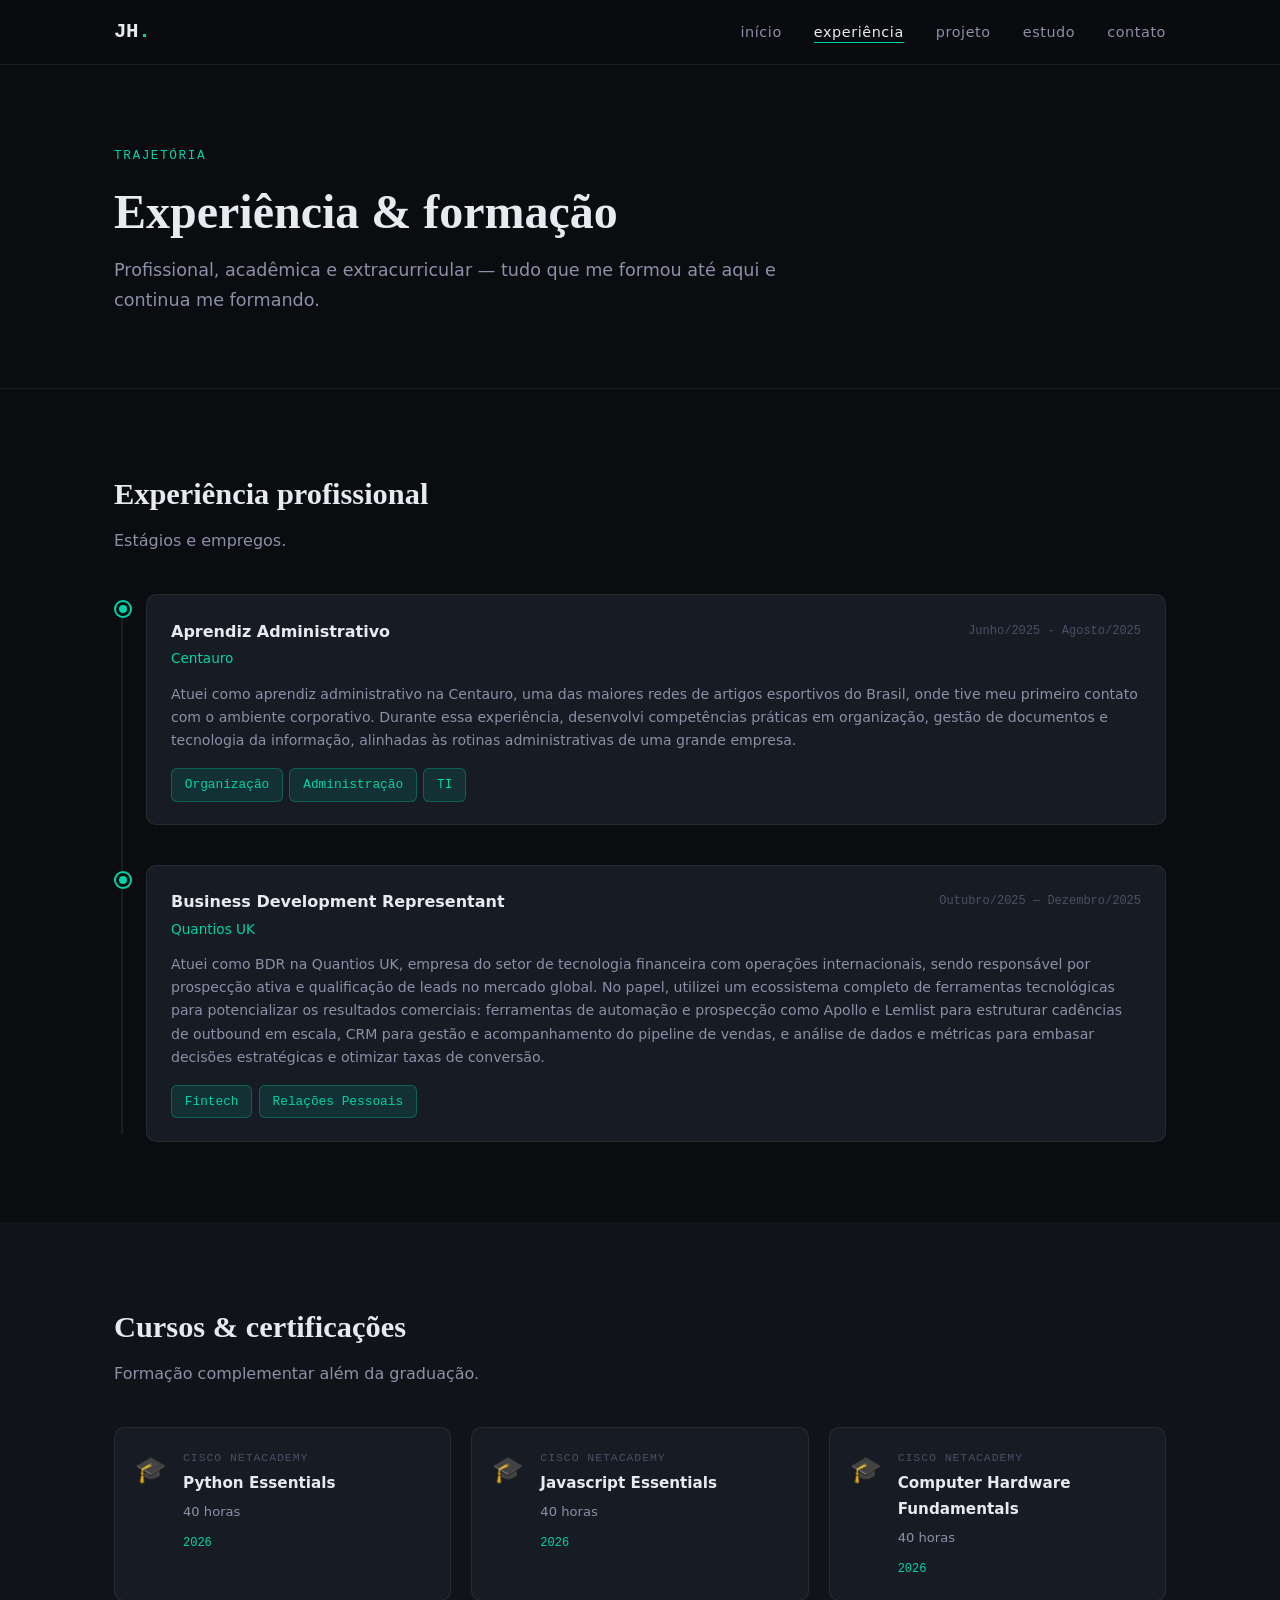
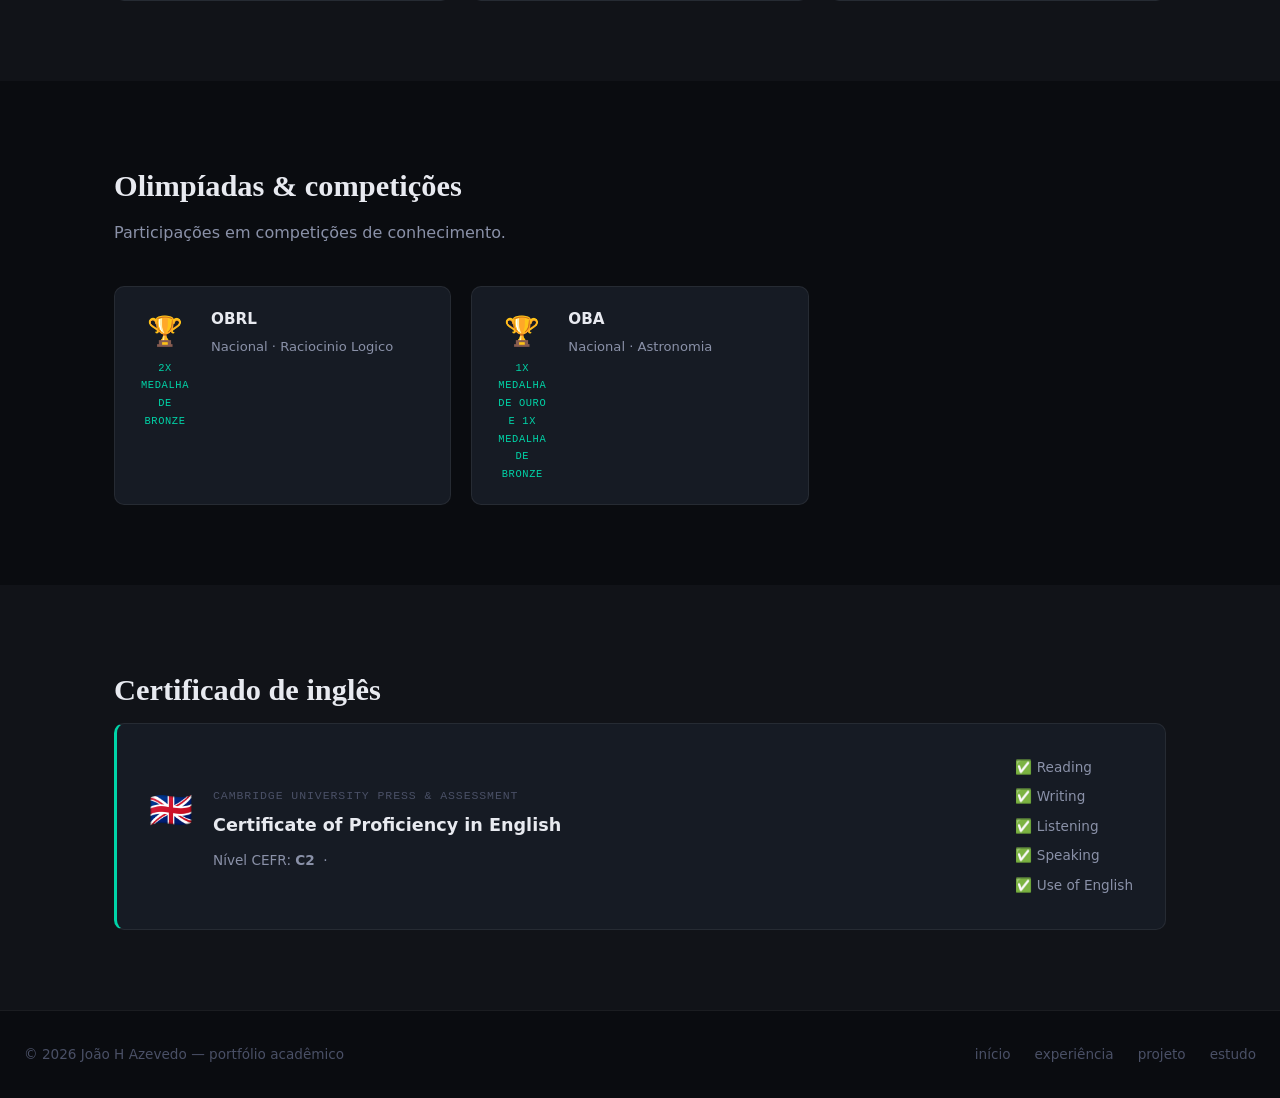
==== commit 7de1d79d: "Toques finais v2" ====
--- a/experiencia.html
+++ b/experiencia.html
@@ -10,7 +10,7 @@
 
   <header class="site-header">
     <nav class="nav-container">
-      <a href="index.html" class="nav-logo">TN<span class="accent">.</span></a>
+      <a href="index.html" class="nav-logo">JH<span class="accent">.</span></a>
       <ul class="nav-links">
         <li><a href="index.html" class="nav-link">início</a></li>
         <li><a href="experiencia.html" class="nav-link active">experiência</a></li>
@@ -149,7 +149,7 @@
           <article class="award-card">
             <div class="award-badge">
               <span class="award-medal">&#127942;</span>
-              <span class="award-result">1x Medalha de ouro e 1x Medalhe de bronze</span>
+              <span class="award-result">1x Medalha de ouro e 1x Medalha de bronze</span>
             </div>
             <div class="award-body">
               <h3 class="award-name">OBA</h3>
